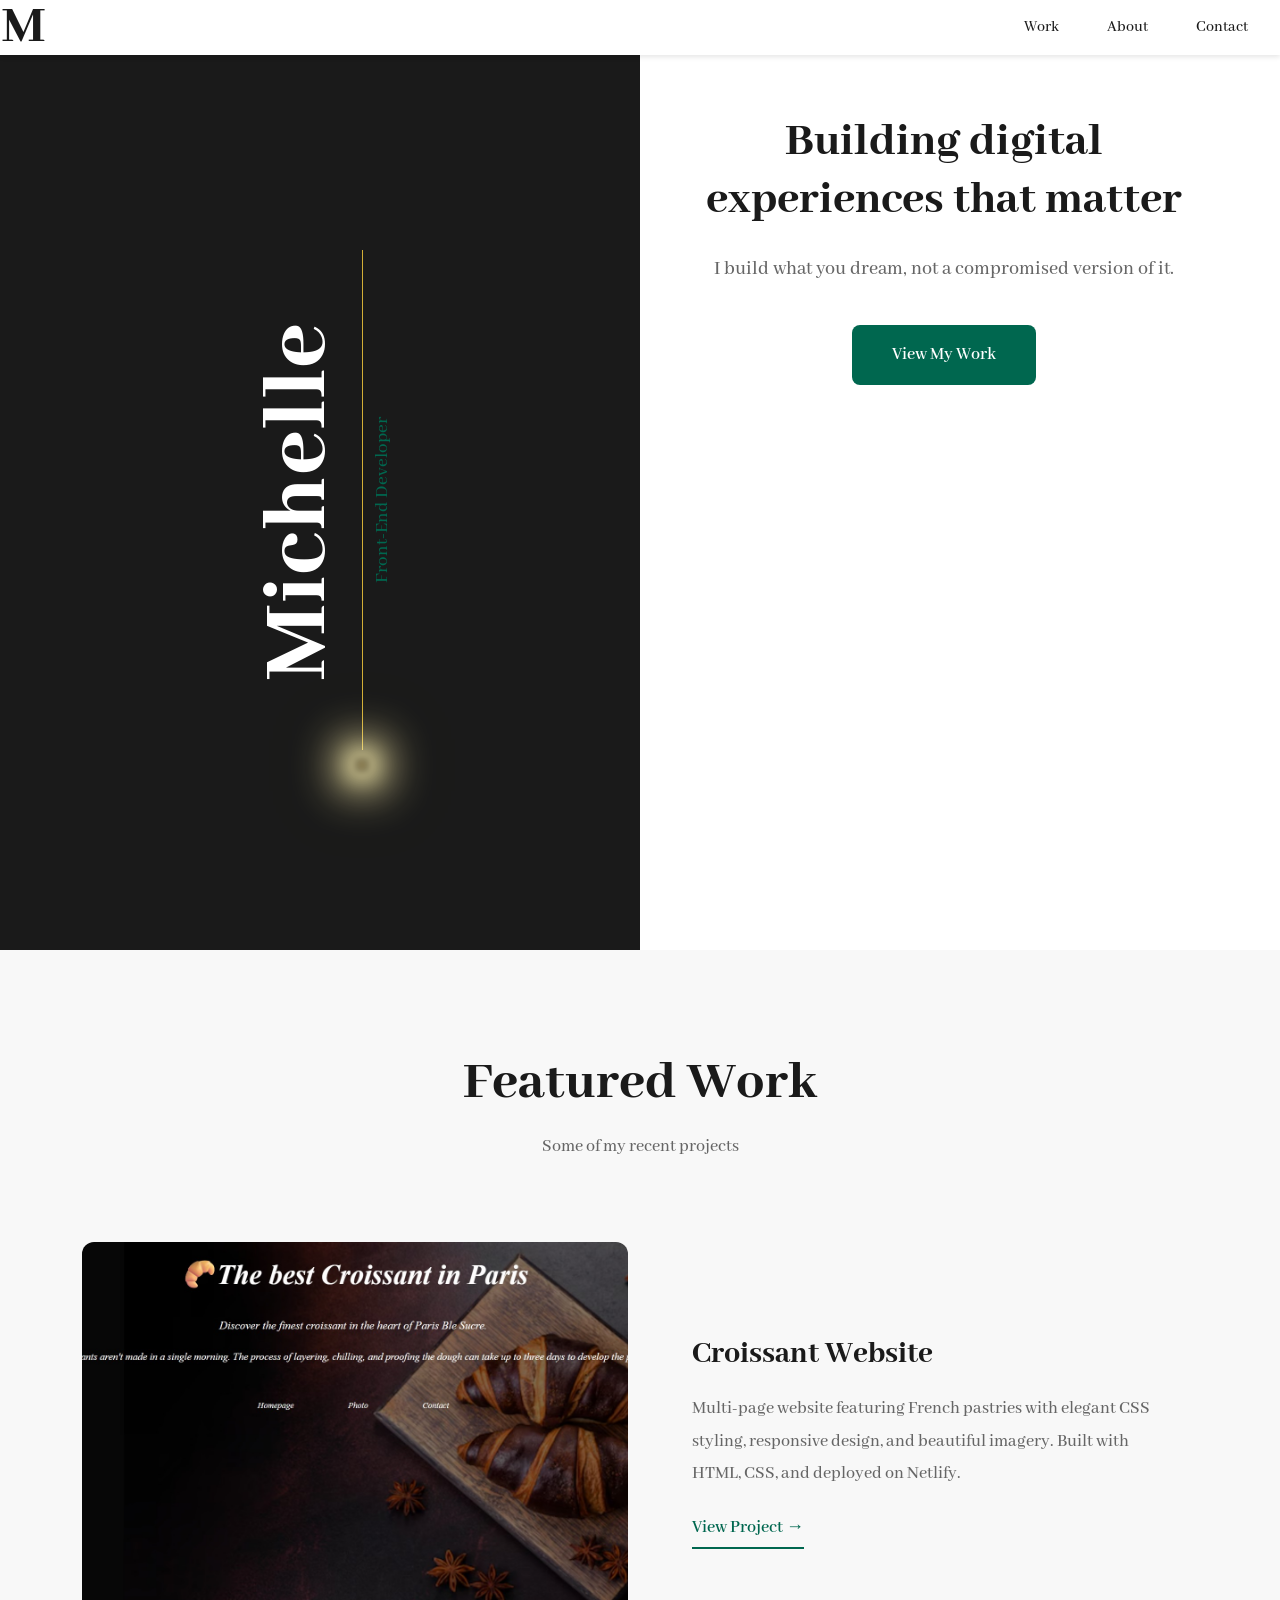
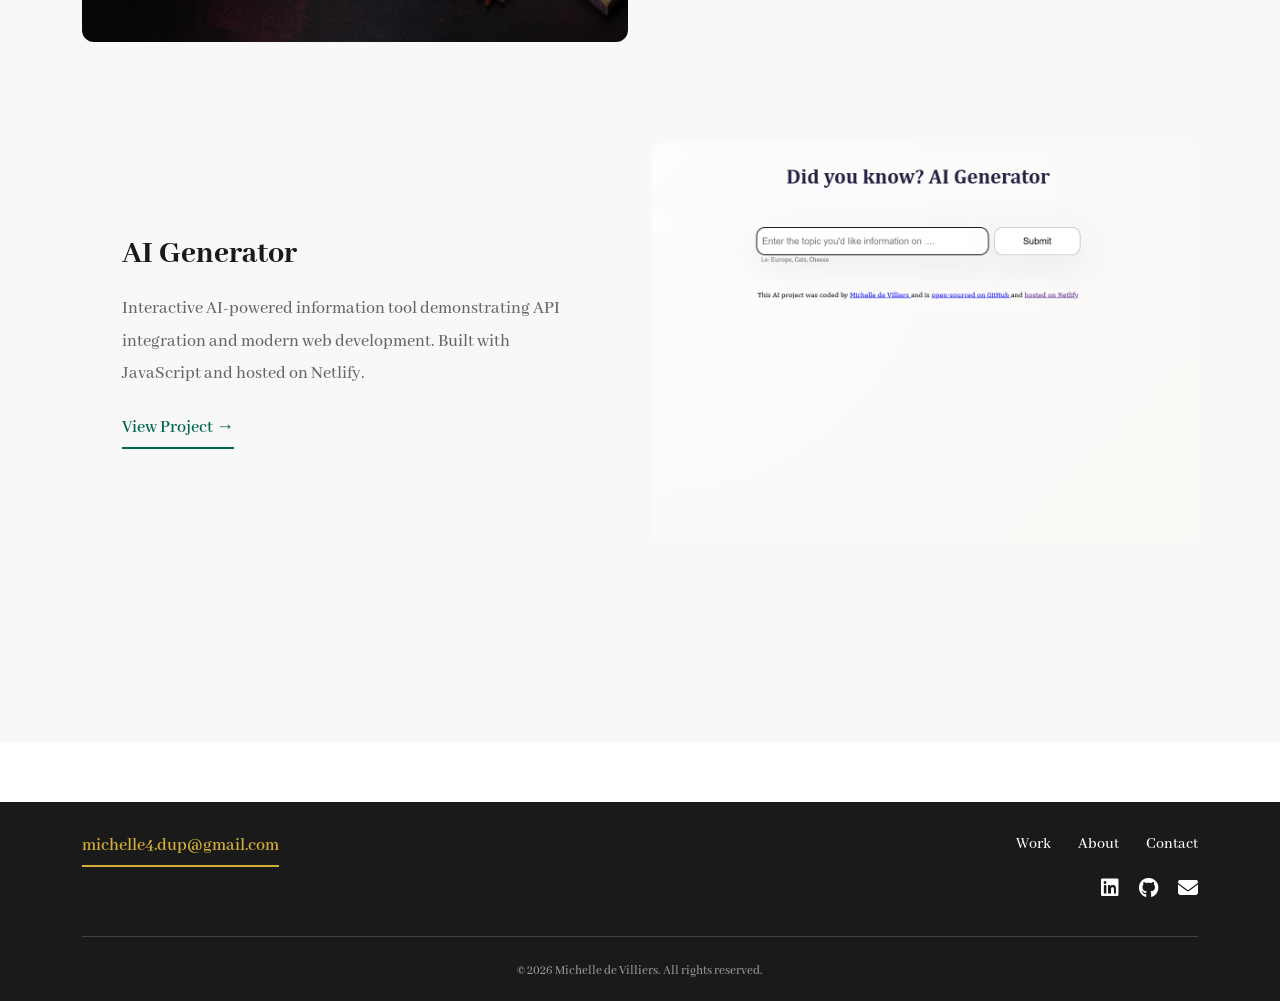
==== index.html @ c02e5549 "Add gold line shimmer animation and compact footer to complete homepage" ====
<!doctype html>
<html lang="en">
  <head>
    <meta charset="UTF-8" />
    <meta name="viewport" content="width=device-width, initial-scale=1.0" />
    <meta
      name="description"
      content="Michelle de Villiers - Front-end developer from South Africa based in the Netherlands. Portfolio showcasing web development projects."
    />
    <title>Michelle de Villiers | Front-End Developer</title>
    <link
      href="https://cdn.jsdelivr.net/npm/bootstrap@5.3.0/dist/css/bootstrap.min.css"
      rel="stylesheet"
    />
    <link
      rel="stylesheet"
      href="https://cdnjs.cloudflare.com/ajax/libs/font-awesome/6.4.0/css/all.min.css"
    />
    <link rel="preconnect" href="https://fonts.googleapis.com" />
    <link rel="preconnect" href="https://fonts.gstatic.com" crossorigin />
    <link
      href="https://fonts.googleapis.com/css2?family=Abhaya+Libre:wght@400;500;600;700;800&display=swap"
      rel="stylesheet"
    />
    <link rel="stylesheet" href="css/style.css" />
  </head>
  <body>
    <nav>
      <div class="nav-container">
        <a href="index.html" class="logo">M</a>
        <ul class="nav-menu">
          <li><a href="work.html">Work</a></li>
          <li><a href="about.html">About</a></li>
          <li><a href="contact.html">Contact</a></li>
        </ul>
      </div>
    </nav>
    <section class="hero">
      <div class="container-fluid">
        <div class="row">
          <div class="col-md-6 hero-left">
            <h1 class="vertical-text">Michelle</h1>
            <div class="gold-line"></div>
            <p class="subtitle">Front-End Developer</p>
          </div>

          <div class="col-md-6 hero-right">
            <h2>Building digital experiences that matter</h2>
            <p class="tagline">
              I build what you dream, not a compromised version of it.
            </p>
            <a href="work.html" class="btn-primary">View My Work</a>
          </div>
        </div>
      </div>
    </section>
    <section class="projects">
      <div class="container">
        <h2 class="section-title">Featured Work</h2>
        <p class="section-subtitle">Some of my recent projects</p>

        <div class="row align-items-center project-item">
          <div class="col-md-6">
            <div class="project-image">
              <img
                src="images/croissant-project.jpg"
                alt="Croissant Website Screenshot"
                style="width: 100%; height: 100%; object-fit: cover"
              />
            </div>
          </div>
          <div class="col-md-6">
            <div class="project-content">
              <h3>Croissant Website</h3>
              <p>
                Multi-page website featuring French pastries with elegant CSS
                styling, responsive design, and beautiful imagery. Built with
                HTML, CSS, and deployed on Netlify.
              </p>
              <a
                href="https://delightful-douhua-c61f9a.netlify.app/"
                class="project-link"
                target="_blank"
                >View Project →</a
              >
            </div>
          </div>
        </div>
        <div class="row align-items-center project-item">
          <div class="col-md-6 order-md-2">
            <div class="project-image">
              <img
                src="images/ai-generator-project.jpg"
                alt="AI Generator Screenshot"
                style="width: 100%; height: 100%; object-fit: cover"
              />
            </div>
          </div>
          <div class="col-md-6 order-md-1">
            <div class="project-content">
              <h3>AI Generator</h3>
              <p>
                Interactive AI-powered information tool demonstrating API
                integration and modern web development. Built with JavaScript
                and hosted on Netlify.
              </p>
              <a
                href="https://ai-did-you-know-generator.netlify.app/"
                class="project-link"
                target="_blank"
                >View Project →</a
              >
            </div>
          </div>
        </div>
      </div>
    </section>

    <footer class="footer">
      <div class="container">
        <div class="row">
          <div class="col-md-6 footer-left">
            <a href="mailto:michelle4.dup@gmail.com" class="footer-email"
              >michelle4.dup@gmail.com</a
            >
          </div>
          <div class="col-md-6 footer-right">
            <div class="footer-links">
              <a href="work.html">Work</a>
              <a href="about.html">About</a>
              <a href="contact.html">Contact</a>
            </div>
            <div class="social-links">
              <a href="#" target="_blank" aria-label="LinkedIn"
                ><i class="fab fa-linkedin"></i
              ></a>
              <a href="#" target="_blank" aria-label="GitHub"
                ><i class="fab fa-github"></i
              ></a>
              <a href="mailto:michelle4.dup@gmail.com" aria-label="Email"
                ><i class="fas fa-envelope"></i
              ></a>
            </div>
          </div>
        </div>
        <div class="footer-bottom">
          <p>&copy; 2026 Michelle de Villiers. All rights reserved.</p>
        </div>
      </div>
    </footer>
    <script src="https://cdn.jsdelivr.net/npm/bootstrap@5.3.0/dist/js/bootstrap.bundle.min.js"></script>
  </body>
</html>
---- css/style.css ----
:root {
  --black: #1a1a1a;
  --white: #ffffff;
  --emerald: #00674f;
  --gold: #d3af37;
  --burgundy: #723b3d;
  --beige: #d1c7bd;
}

* {
  margin: 0;
  padding: 0;
  box-sizing: border-box;
}

body {
  font-family:
    Abhaya Libre,
    Georgia,
    serif;
  font-weight: 500;
  color: var(--black);
  line-height: 1.6;
}

.vertical-text {
  font-family:
    Abhaya Libre,
    Georgia,
    serif;
  font-weight: 800;
}

nav {
  background-color: var(--white);
  padding: 16px 32px;
  box-shadow: 0 2px 5px rgba(0, 0, 0, 0.1);
  width: 100%;
  position: fixed;
  top: 0;
  z-index: 1000;
  height: 55px;
  display: flex;
  align-items: center;
}

.nav-container {
  display: flex;
  justify-content: space-between;
  align-items: center;
  max-width: 1440px;
  margin: 0 auto;
  width: 100%;
}

.logo {
  font-size: 55px;
  font-weight: 800;
  color: var(--black);
  text-decoration: none;
  line-height: 1;
  margin-left: -30px;
}

.nav-menu {
  display: flex;
  list-style: none;
  gap: 48px;
  position: relative;
  top: 8px;
}

.nav-menu a {
  color: var(--black);
  text-decoration: none;
  font-size: 16px;
  transition: color 0.3s;
}

.nav-menu a:hover {
  color: var(--emerald);
}

.hero {
  margin-top: 0;
  padding-top: 50px;
  min-height: 100vh;
}

.hero-left {
  background-color: var(--black);
  min-height: 100vh;
  display: flex;
  flex-direction: row;
  justify-content: center;
  align-items: center;
  padding: 64px 32px;
  position: relative;
  gap: 4px;
}

.vertical-text {
  writing-mode: vertical-lr;
  font-size: 96px;
  color: var(--white);
  font-weight: 800;
  letter-spacing: 1.6px;
  margin: 0;
  transform: rotate(180deg);
}

.gold-line {
  width: 1px;
  height: 500px;
  background: var(--gold);
  margin: 24px 0;
  position: relative;
  overflow: visible;
}

.gold-line::before {
  content: "";
  position: absolute;
  bottom: -20px;
  left: 50%;
  transform: translateX(-50%);
  width: 10px;
  height: 10px;
  background: radial-gradient(
    ellipse,
    rgba(255, 243, 176, 1) 0%,
    rgba(255, 223, 128, 0.9) 20%,
    rgba(212, 175, 55, 0) 70%
  );
  box-shadow:
    0 0 40px 20px rgba(255, 243, 176, 0.8),
    0 0 80px 5px rgba(255, 223, 128, 0.6),
    0 0 120px 2px rgba(212, 175, 55, 0.4),
    0 0 20px 10px rgba(255, 243, 176, 0.5);
  filter: blur(3px);
  animation: shimmer-travel 5s ease-in-out infinite;
}

@keyframes shimmer-travel {
  0% {
    bottom: -20px;
    opacity: 0;
    width: 8px;
    height: 8px;
    box-shadow: 0 0 10px 3px rgba(255, 243, 176, 0.5);
  }
  5% {
    opacity: 1;
    width: 8px;
    height: 8px;
  }
  20% {
    opacity: 1;
    width: 8px;
    height: 8px;
    box-shadow: 0 0 10px 3px rgba(255, 243, 176, 0.5);
  }
  23% {
    bottom: 480px;
    opacity: 1;
    width: 15px;
    height: 15px;
    box-shadow:
      0 0 100px 40px rgba(255, 243, 176, 0.9),
      0 0 150px 10px rgba(255, 223, 128, 0.7),
      0 0 200px 5px rgba(212, 175, 55, 0.5),
      0 0 30px 15px rgba(255, 243, 176, 0.6);
  }
  25% {
    bottom: 500px;
    opacity: 0;
  }
  100% {
    bottom: -20px;
    opacity: 0;
  }
}

.subtitle {
  writing-mode: vertical-lr;
  font-size: 19px;
  font-weight: 500;
  color: var(--emerald);
  margin: 0;
  transform: rotate(180deg);
}

.hero-right {
  background-color: white;
  display: flex;
  flex-direction: column;
  justify-content: flex-start;
  align-items: center;
  padding: 64px 96px 64px 128px;
  padding-left: 64px;
  min-height: 100vh;
}

.hero-right h2 {
  font-size: 48px;
  font-weight: 800;
  color: var(--black);
  margin-bottom: 24px;
  line-height: 1.2;
  text-align: center;
}

.tagline {
  font-size: 20px;
  color: #666;
  margin-bottom: 40px;
  max-width: 600px;
}
.btn-primary {
  background-color: var(--emerald);
  color: var(--white);
  padding: 16px 40px;
  text-decoration: none;
  border-radius: 8px;
  font-size: 17.6px;
  font-weight: 600;
  transition: background-color 0.3s;
}

.btn-primary:hover {
  background-color: var(--burgundy);
}

.projects {
  padding: 100px 0;
  background-color: #f8f8f8;
}

.section-title {
  font-size: 56px;
  font-weight: 800;
  text-align: center;
  color: var(--black);
  margin-bottom: 16px;
}

.section-subtitle {
  font-size: 18px;
  color: #666;
  text-align: center;
  margin-bottom: 80px;
}
.project-item {
  margin-bottom: 100px;
}

.project-image {
  width: 100%;
  height: 400px;
  background-color: #e0e0e0;
  border-radius: 12px;
  display: flex;
  align-items: center;
  justify-content: center;
  overflow: hidden;
}

.project-placeholder {
  font-size: 18px;
  color: #999;
  text-align: center;
}

.project-content {
  padding: 0 40px;
}

.project-content h3 {
  font-size: 32px;
  font-weight: 800;
  color: var(--black);
  margin-bottom: 20px;
}

.project-content p {
  font-size: 18px;
  color: #666;
  line-height: 1.8;
  margin-bottom: 24px;
}

.project-link {
  display: inline-block;
  color: var(--emerald);
  font-size: 18px;
  font-weight: 600;
  text-decoration: none;
  border-bottom: 2px solid var(--emerald);
  padding-bottom: 4px;
  transition: all 0.3s;
}

.project-link:hover {
  color: var(--burgundy);
  border-bottom-color: var(--burgundy);
}
.footer {
  background-color: var(--black);
  color: var(--white);
  padding: 30px 0 20px; 
  margin-top: 60px;
}

.footer-email {
  display: inline-block;
  color: var(--gold);
  font-size: 18px; 
  font-weight: 600;
  text-decoration: none;
  border-bottom: 2px solid var(--gold);
  padding-bottom: 4px;
  transition: all 0.3s;
}

.footer-email:hover {
  color: var(--emerald);
  border-bottom-color: var(--emerald);
}

.footer-right {
  text-align: right;
}

.footer-links {
  margin-bottom: 16px;
}

.footer-links a {
  color: var(--white);
  text-decoration: none;
  font-size: 16px;
  margin-left: 24px;
  transition: color 0.3s;
}

.footer-links a:hover {
  color: var(--emerald);
}

.social-links {
  display: flex;
  gap: 20px;
  justify-content: flex-end;
}

.social-links a {
  color: var(--white);
  font-size: 20px;
  transition: color 0.3s;
}

.social-links a:hover {
  color: var(--gold);
}

.footer-bottom {
  text-align: center;
  padding-top: 24px;
  margin-top: 30px;
  border-top: 1px solid #444;
}

.footer-bottom p {
  font-size: 13px;
  color: #999;
  margin: 0;
}
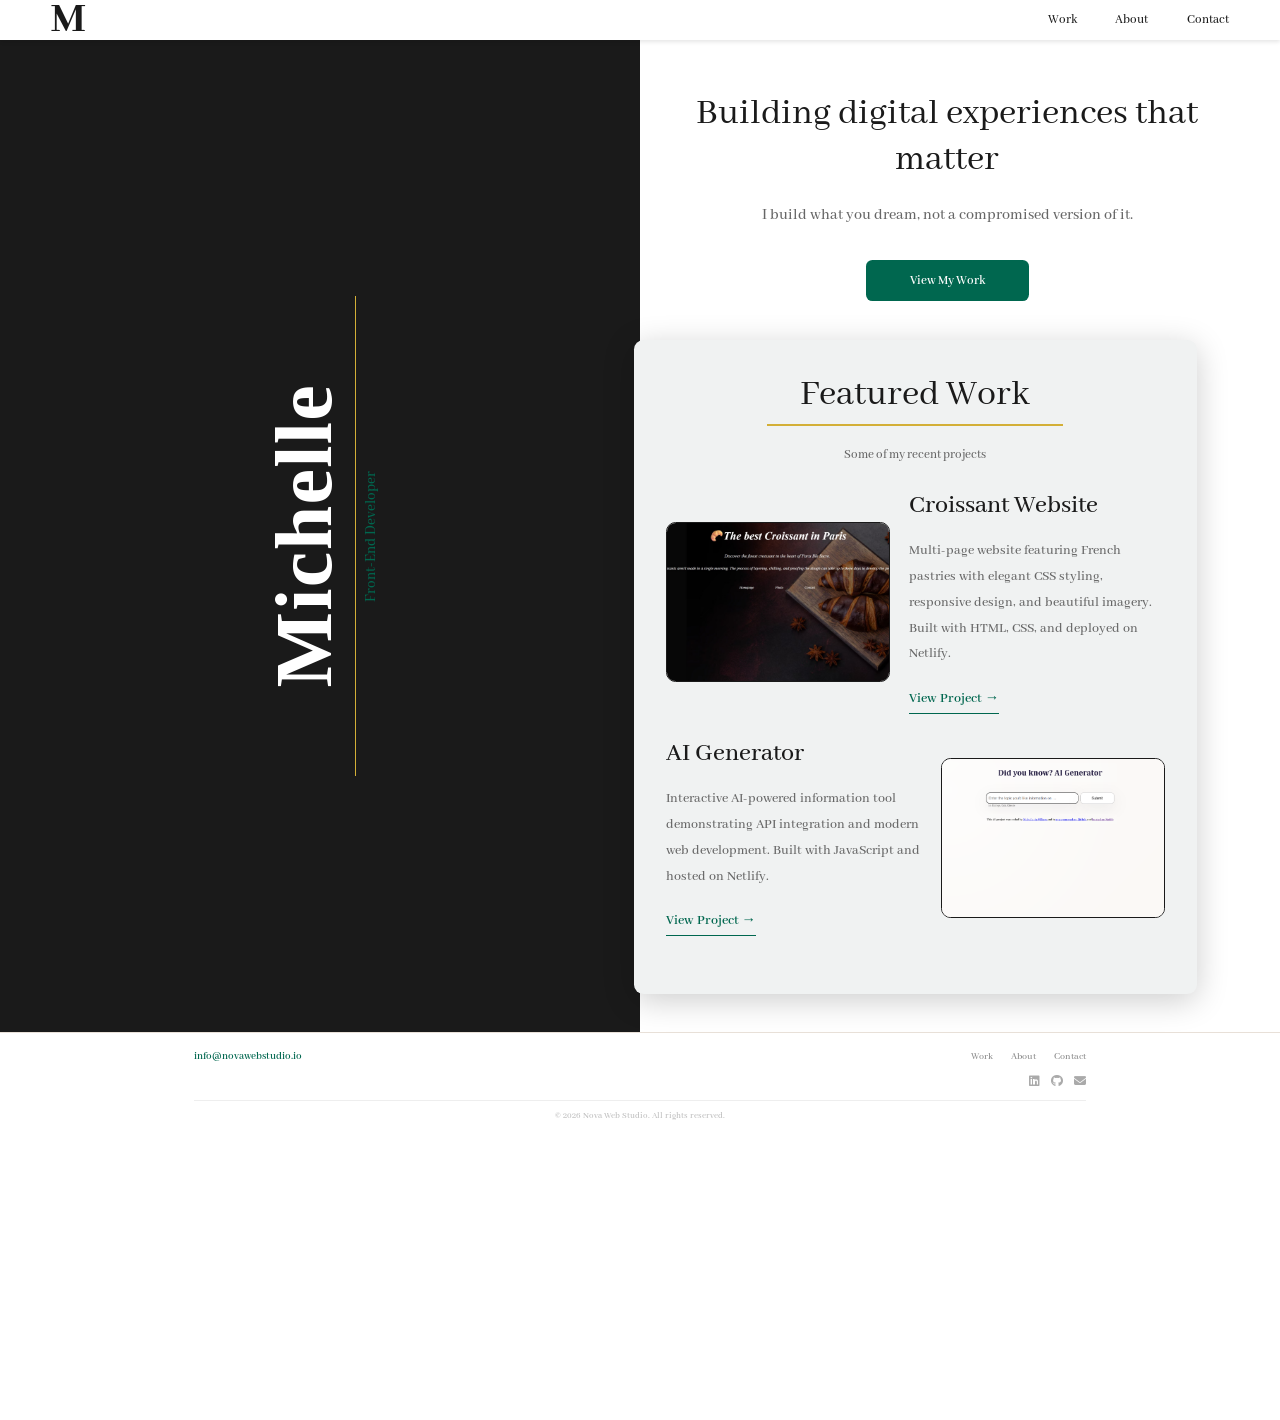
==== commit 03f54860: "Updated css and html" ====
--- a/index.html
+++ b/index.html
@@ -50,78 +50,70 @@
               I build what you dream, not a compromised version of it.
             </p>
             <a href="work.html" class="btn-primary">View My Work</a>
-          </div>
-        </div>
-      </div>
-    </section>
-    <section class="projects">
-      <div class="container">
-        <h2 class="section-title">Featured Work</h2>
-        <p class="section-subtitle">Some of my recent projects</p>
 
-        <div class="row align-items-center project-item">
-          <div class="col-md-6">
-            <div class="project-image">
-              <img
-                src="images/croissant-project.jpg"
-                alt="Croissant Website Screenshot"
-                style="width: 100%; height: 100%; object-fit: cover"
-              />
-            </div>
-          </div>
-          <div class="col-md-6">
-            <div class="project-content">
-              <h3>Croissant Website</h3>
-              <p>
-                Multi-page website featuring French pastries with elegant CSS
-                styling, responsive design, and beautiful imagery. Built with
-                HTML, CSS, and deployed on Netlify.
-              </p>
-              <a
-                href="https://delightful-douhua-c61f9a.netlify.app/"
-                class="project-link"
-                target="_blank"
-                >View Project →</a
-              >
-            </div>
-          </div>
-        </div>
-        <div class="row align-items-center project-item">
-          <div class="col-md-6 order-md-2">
-            <div class="project-image">
-              <img
-                src="images/ai-generator-project.jpg"
-                alt="AI Generator Screenshot"
-                style="width: 100%; height: 100%; object-fit: cover"
-              />
-            </div>
-          </div>
-          <div class="col-md-6 order-md-1">
-            <div class="project-content">
-              <h3>AI Generator</h3>
-              <p>
-                Interactive AI-powered information tool demonstrating API
-                integration and modern web development. Built with JavaScript
-                and hosted on Netlify.
-              </p>
-              <a
-                href="https://ai-did-you-know-generator.netlify.app/"
-                class="project-link"
-                target="_blank"
-                >View Project →</a
-              >
+            <div class="featured-work-card">
+              <h2 class="section-title">Featured Work</h2>
+              <p class="section-subtitle">Some of my recent projects</p>
+
+              <div class="project-item">
+                <div class="project-image">
+                  <img
+                    src="images/croissant-project.jpg"
+                    alt="Croissant Website Screenshot"
+                    style="width: 100%; height: 100%; object-fit: cover"
+                  />
+                </div>
+
+                <div class="project-content">
+                  <h3>Croissant Website</h3>
+                  <p>
+                    Multi-page website featuring French pastries with elegant
+                    CSS styling, responsive design, and beautiful imagery. Built
+                    with HTML, CSS, and deployed on Netlify.
+                  </p>
+                  <a
+                    href="https://delightful-douhua-c61f9a.netlify.app/"
+                    class="project-link"
+                    target="_blank"
+                    >View Project &rarr;</a
+                  >
+                </div>
+              </div>
+              <div class="project-item project-item-reverse">
+                <div class="project-image">
+                  <img
+                    src="images/ai-generator-project.jpg"
+                    alt="AI Generator Screenshot"
+                    style="width: 100%; height: 100%; object-fit: cover"
+                  />
+                </div>
+
+                <div class="project-content">
+                  <h3>AI Generator</h3>
+                  <p>
+                    Interactive AI-powered information tool demonstrating API
+                    integration and modern web development. Built with
+                    JavaScript and hosted on Netlify.
+                  </p>
+                  <a
+                    href="https://ai-did-you-know-generator.netlify.app/"
+                    class="project-link"
+                    target="_blank"
+                    >View Project &rarr;</a
+                  >
+                </div>
+              </div>
             </div>
           </div>
         </div>
       </div>
     </section>
-
     <footer class="footer">
       <div class="container">
         <div class="row">
           <div class="col-md-6 footer-left">
-            <a href="mailto:michelle4.dup@gmail.com" class="footer-email"
-              >michelle4.dup@gmail.com</a
+            <a href="mailto:info@novawebstudio.io" class="footer-email"
+              >info@novawebstudio.io</a
             >
           </div>
           <div class="col-md-6 footer-right">
@@ -137,17 +129,16 @@
               <a href="#" target="_blank" aria-label="GitHub"
                 ><i class="fab fa-github"></i
               ></a>
-              <a href="mailto:michelle4.dup@gmail.com" aria-label="Email"
+              <a href="mailto:info@novawebstudio.io" aria-label="Email"
                 ><i class="fas fa-envelope"></i
               ></a>
             </div>
           </div>
         </div>
         <div class="footer-bottom">
-          <p>&copy; 2026 Michelle de Villiers. All rights reserved.</p>
+          <p>&copy; 2026 Nova Web Studio. All rights reserved.</p>
         </div>
       </div>
     </footer>
-    <script src="https://cdn.jsdelivr.net/npm/bootstrap@5.3.0/dist/js/bootstrap.bundle.min.js"></script>
   </body>
 </html>
--- a/css/style.css
+++ b/css/style.css
@@ -5,6 +5,7 @@
   --gold: #d3af37;
   --burgundy: #723b3d;
   --beige: #d1c7bd;
+  zoom: 0.8;
 }
 
 * {
@@ -25,10 +26,10 @@
 
 .vertical-text {
   font-family:
-    Abhaya Libre,
+    Abhaya Libre ExtraBold,
     Georgia,
     serif;
-  font-weight: 800;
+  font-weight: 400;
 }
 
 nav {
@@ -39,7 +40,7 @@
   position: fixed;
   top: 0;
   z-index: 1000;
-  height: 55px;
+  height: 50px;
   display: flex;
   align-items: center;
 }
@@ -48,8 +49,7 @@
   display: flex;
   justify-content: space-between;
   align-items: center;
-  max-width: 1440px;
-  margin: 0 auto;
+  padding: 0 32px;
   width: 100%;
 }
 
@@ -59,7 +59,7 @@
   color: var(--black);
   text-decoration: none;
   line-height: 1;
-  margin-left: -30px;
+  margin-left: 0px;
 }
 
 .nav-menu {
@@ -68,6 +68,7 @@
   gap: 48px;
   position: relative;
   top: 8px;
+  margin-right: 0;
 }
 
 .nav-menu a {
@@ -81,15 +82,26 @@
   color: var(--emerald);
 }
 
+.hero-left,
+.hero-right {
+  min-height: 125vh;
+  margin-bottom: 0;
+  padding-bottom: 0;
+}
+
+.hero {
+  margin-bottom: 0;
+  padding-bottom: 0;
+}
+
 .hero {
   margin-top: 0;
   padding-top: 50px;
-  min-height: 100vh;
+  margin-bottom: 0;
 }
 
 .hero-left {
   background-color: var(--black);
-  min-height: 100vh;
   display: flex;
   flex-direction: row;
   justify-content: center;
@@ -101,9 +113,9 @@
 
 .vertical-text {
   writing-mode: vertical-lr;
-  font-size: 96px;
+  font-size: 100px;
   color: var(--white);
-  font-weight: 800;
+  font-weight: 650;
   letter-spacing: 1.6px;
   margin: 0;
   transform: rotate(180deg);
@@ -111,76 +123,13 @@
 
 .gold-line {
   width: 1px;
-  height: 500px;
+  height: 600px;
   background: var(--gold);
   margin: 24px 0;
   position: relative;
   overflow: visible;
 }
 
-.gold-line::before {
-  content: "";
-  position: absolute;
-  bottom: -20px;
-  left: 50%;
-  transform: translateX(-50%);
-  width: 10px;
-  height: 10px;
-  background: radial-gradient(
-    ellipse,
-    rgba(255, 243, 176, 1) 0%,
-    rgba(255, 223, 128, 0.9) 20%,
-    rgba(212, 175, 55, 0) 70%
-  );
-  box-shadow:
-    0 0 40px 20px rgba(255, 243, 176, 0.8),
-    0 0 80px 5px rgba(255, 223, 128, 0.6),
-    0 0 120px 2px rgba(212, 175, 55, 0.4),
-    0 0 20px 10px rgba(255, 243, 176, 0.5);
-  filter: blur(3px);
-  animation: shimmer-travel 5s ease-in-out infinite;
-}
-
-@keyframes shimmer-travel {
-  0% {
-    bottom: -20px;
-    opacity: 0;
-    width: 8px;
-    height: 8px;
-    box-shadow: 0 0 10px 3px rgba(255, 243, 176, 0.5);
-  }
-  5% {
-    opacity: 1;
-    width: 8px;
-    height: 8px;
-  }
-  20% {
-    opacity: 1;
-    width: 8px;
-    height: 8px;
-    box-shadow: 0 0 10px 3px rgba(255, 243, 176, 0.5);
-  }
-  23% {
-    bottom: 480px;
-    opacity: 1;
-    width: 15px;
-    height: 15px;
-    box-shadow:
-      0 0 100px 40px rgba(255, 243, 176, 0.9),
-      0 0 150px 10px rgba(255, 223, 128, 0.7),
-      0 0 200px 5px rgba(212, 175, 55, 0.5),
-      0 0 30px 15px rgba(255, 243, 176, 0.6);
-  }
-  25% {
-    bottom: 500px;
-    opacity: 0;
-  }
-  100% {
-    bottom: -20px;
-    opacity: 0;
-  }
-}
-
 .subtitle {
   writing-mode: vertical-lr;
   font-size: 19px;
@@ -196,14 +145,12 @@
   flex-direction: column;
   justify-content: flex-start;
   align-items: center;
-  padding: 64px 96px 64px 128px;
-  padding-left: 64px;
-  min-height: 100vh;
+  padding: 64px 96px 0 64px;
 }
 
 .hero-right h2 {
   font-size: 48px;
-  font-weight: 800;
+  font-weight: 400;
   color: var(--black);
   margin-bottom: 24px;
   line-height: 1.2;
@@ -216,13 +163,14 @@
   margin-bottom: 40px;
   max-width: 600px;
 }
+
 .btn-primary {
   background-color: var(--emerald);
   color: var(--white);
-  padding: 16px 40px;
+  padding: 13px 55px;
   text-decoration: none;
   border-radius: 8px;
-  font-size: 17.6px;
+  font-size: 16px;
   font-weight: 600;
   transition: background-color 0.3s;
 }
@@ -231,38 +179,77 @@
   background-color: var(--burgundy);
 }
 
-.projects {
-  padding: 100px 0;
-  background-color: #f8f8f8;
+.featured-work-card {
+  background: #f0f2f2;
+  border-radius: 12px;
+  box-shadow: 0 8px 40px rgba(0, 0, 0, 0.2);
+  padding: 40px;
+  margin-top: 48px;
+  margin-left: -80px;
+  margin-bottom: 48px;
+  position: relative;
+  z-index: 10;
+  width: 110%;
+}
+.featured-work-card .project-item {
+  display: flex;
+  flex-direction: row;
+  align-items: center;
+  gap: 24px;
+  margin-bottom: 32px;
+}
+
+.featured-work-card .project-item-reverse {
+  flex-direction: row-reverse;
+}
+
+.featured-work-card .project-image {
+  flex-shrink: 0;
+  width: 280px;
+  height: 200px;
+}
+
+.featured-work-card .project-content {
+  padding: 0;
+  flex: 1;
+}
+
+.featured-work-card .section-title::after {
+  content: "";
+  display: block;
+  width: 370px;
+  height: 2px;
+  background: var(--gold);
+  margin: 8px auto 0;
 }
 
 .section-title {
-  font-size: 56px;
+  font-size: 32px;
   font-weight: 800;
   text-align: center;
-  color: var(--black);
-  margin-bottom: 16px;
+  margin-bottom: 8px;
 }
 
 .section-subtitle {
-  font-size: 18px;
+  font-size: 16px;
   color: #666;
   text-align: center;
-  margin-bottom: 80px;
+  margin-bottom: 32px;
 }
 .project-item {
   margin-bottom: 100px;
 }
 
 .project-image {
-  width: 100%;
-  height: 400px;
+  width: 300px;
+  height: 300px;
   background-color: #e0e0e0;
   border-radius: 12px;
   display: flex;
   align-items: center;
   justify-content: center;
   overflow: hidden;
+  border: 1.5px solid var(--black);
 }
 
 .project-placeholder {
@@ -277,7 +264,7 @@
 
 .project-content h3 {
   font-size: 32px;
-  font-weight: 800;
+  font-weight: 500px;
   color: var(--black);
   margin-bottom: 20px;
 }
@@ -304,27 +291,30 @@
   color: var(--burgundy);
   border-bottom-color: var(--burgundy);
 }
+
 .footer {
-  background-color: var(--black);
-  color: var(--white);
-  padding: 30px 0 20px; 
-  margin-top: 60px;
+  background: var(--white);
+  border-top: 1px solid #e8e0d8;
+  padding: 16px 0;
+  margin-top: 0;
+}
+
+.footer .container {
+  position: relative;
+  z-index: 1;
 }
 
 .footer-email {
   display: inline-block;
-  color: var(--gold);
-  font-size: 18px; 
+  color: var(--emerald);
+  font-size: 14px;
   font-weight: 600;
   text-decoration: none;
-  border-bottom: 2px solid var(--gold);
-  padding-bottom: 4px;
-  transition: all 0.3s;
+  transition: color 0.3s;
 }
 
 .footer-email:hover {
-  color: var(--emerald);
-  border-bottom-color: var(--emerald);
+  color: var(--burgundy);
 }
 
 .footer-right {
@@ -332,46 +322,185 @@
 }
 
 .footer-links {
-  margin-bottom: 16px;
+  margin-bottom: 8px;
 }
 
 .footer-links a {
-  color: var(--white);
+  color: #888;
   text-decoration: none;
-  font-size: 16px;
-  margin-left: 24px;
+  font-size: 13px;
+  margin-left: 20px;
   transition: color 0.3s;
 }
 
+.footer-right .footer-links a {
+  color: #888;
+}
+
+.footer-right .social-links a {
+  color: #aaa;
+}
+
 .footer-links a:hover {
   color: var(--emerald);
 }
 
 .social-links {
   display: flex;
-  gap: 20px;
+  gap: 14px;
   justify-content: flex-end;
 }
 
 .social-links a {
-  color: var(--white);
-  font-size: 20px;
+  color: #aaa;
+  font-size: 15px;
   transition: color 0.3s;
 }
 
 .social-links a:hover {
-  color: var(--gold);
+  color: var(--emerald);
 }
 
 .footer-bottom {
   text-align: center;
-  padding-top: 24px;
-  margin-top: 30px;
-  border-top: 1px solid #444;
+  padding-top: 10px;
+  margin-top: 10px;
+  border-top: 1px solid #eee;
 }
 
 .footer-bottom p {
-  font-size: 13px;
-  color: #999;
+  font-size: 11px;
+  color: #bbb;
   margin: 0;
 }
+
+.about-hero {
+  padding: 120px 0 100px;
+  min-height: 100vh;
+}
+
+.page-title {
+  font-size: 56px;
+  font-weight: 800;
+  text-align: center;
+  color: var(--black);
+  margin-bottom: 80px;
+}
+
+.profile-photo {
+  width: 100%;
+  max-width: 100%;
+  margin: 0 auto;
+  position: relative;
+  padding: 0;
+  background: #faf9f7;
+  border-radius: 12px;
+  box-shadow: 0 8px 40px rgba(0, 0, 0, 0.12);
+  overflow: hidden;
+  border: 1px solid #e8e0d8;
+}
+
+.profile-photo img {
+  width: 100%;
+  height: 620px;
+  object-fit: cover;
+  border-radius: 12px;
+  border: none;
+  display: block;
+}
+
+.about-hero .row {
+  align-items: flex-start;
+}
+
+.about-content {
+  padding-left: 0;
+  width: calc(100% + 80px);
+}
+
+.title-accent-line {
+  width: 400px;
+  height: 1px;
+  background-color: var(--gold);
+  margin: -75px auto 80px;
+}
+
+.about-headline {
+  font-size: 32px;
+  font-weight: 800;
+  color: var(--black);
+  margin-bottom: 24px;
+  line-height: 1.3;
+  text-align: left;
+}
+
+.about-content p {
+  font-size: 18px;
+  color: #666;
+  line-height: 1.8;
+  margin-bottom: 20px;
+  padding-left: 0;
+}
+
+.cta-text {
+  font-size: 20px;
+  font-weight: 600;
+  color: var(--emerald);
+  margin-top: 32px;
+}
+
+@media (max-width: 768px) {
+  .nav-menu {
+    gap: 16px;
+  }
+
+  .logo {
+    font-size: 36px;
+  }
+}
+.skills-block {
+  background: #faf9f7;
+  border-radius: 12px;
+  padding: 32px;
+  margin-top: 32px;
+  border: 1px solid #e8e0d8;
+}
+
+.skills-title {
+  font-size: 20px;
+  font-weight: 800;
+  color: var(--black);
+  margin-bottom: 16px;
+}
+
+.skills-grid {
+  display: flex;
+  flex-wrap: wrap;
+  gap: 12px;
+}
+
+.skill-tag {
+  background: var(--white);
+  border: 1.5px solid var(--black);
+  border-radius: 6px;
+  padding: 6px 16px;
+  font-size: 14px;
+  font-weight: 600;
+}
+
+.about-card {
+  background: #faf9f7;
+  border-radius: 12px;
+  padding: 32px;
+  margin-bottom: 24px;
+  border: 1px solid #e8e0d8;
+  box-shadow: 0 8px 40px rgba(0, 0, 0, 0.12);
+}
+
+.skills-block {
+  background: #faf9f7;
+  border-radius: 12px;
+  padding: 32px;
+  border: 1px solid #e8e0d8;
+  box-shadow: 0 8px 40px rgba(0, 0, 0, 0.12);
+}
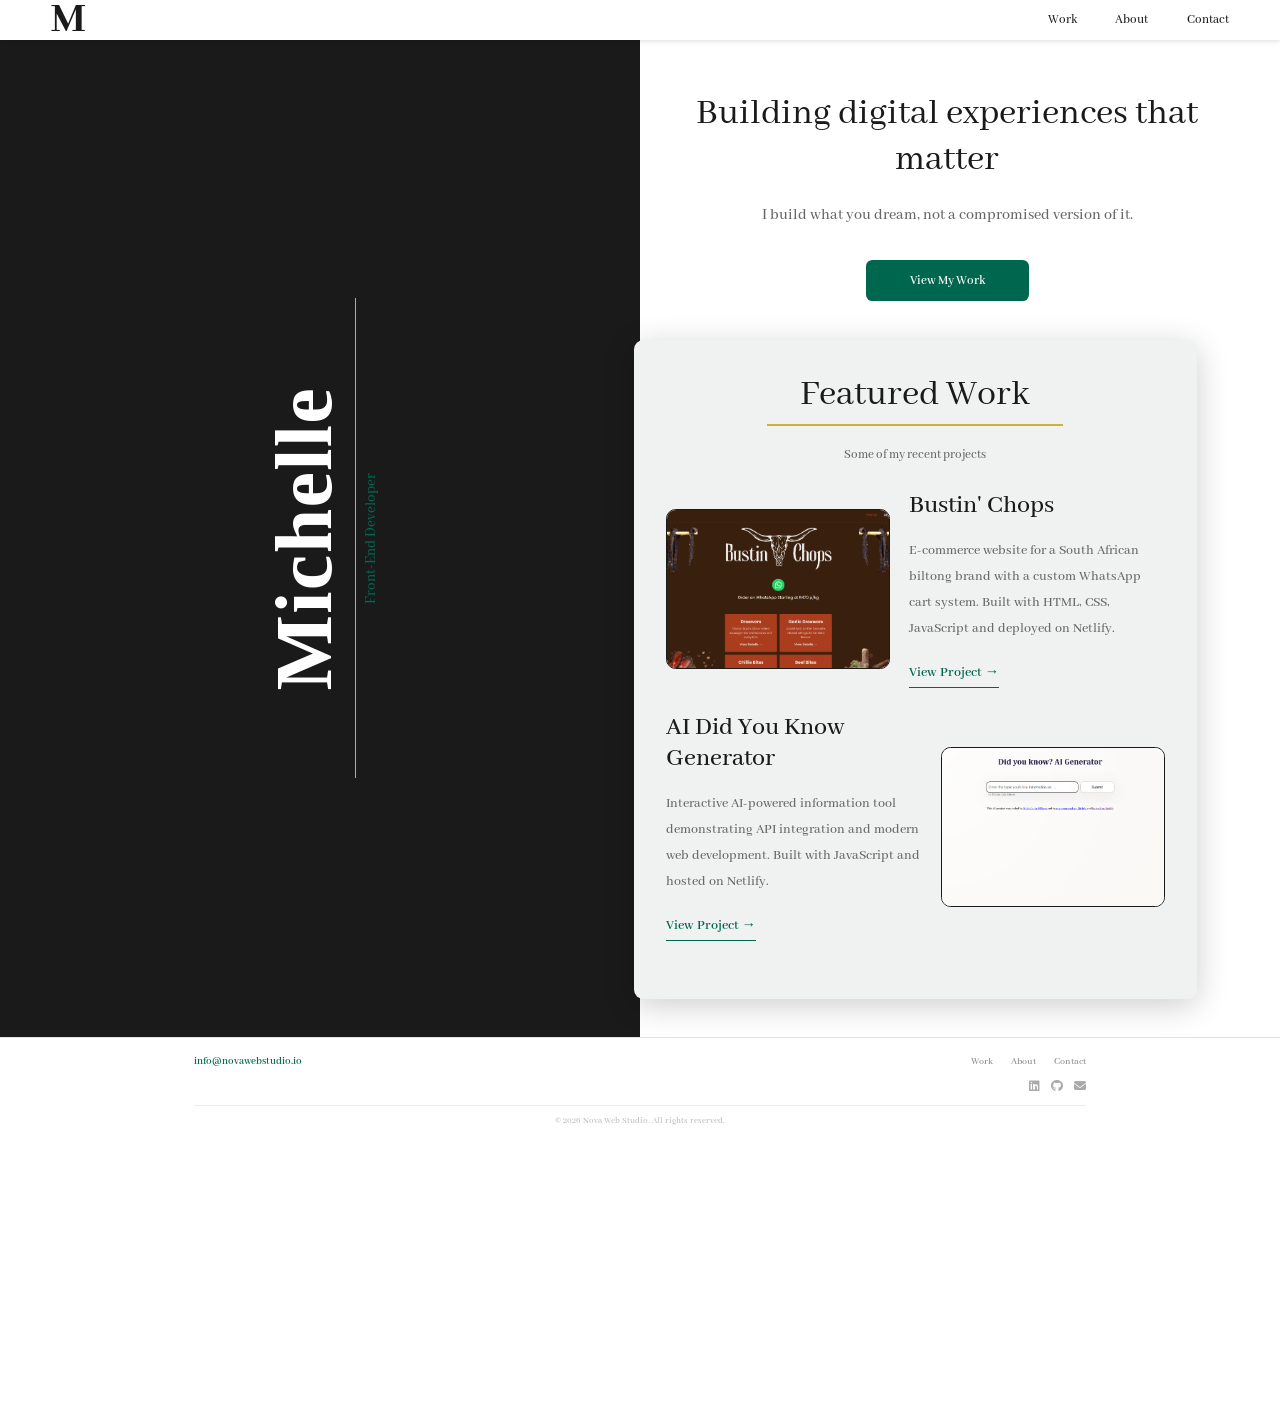
==== commit a6f0e1fb: "Updated html" ====
--- a/index.html
+++ b/index.html
@@ -43,36 +43,32 @@
             <div class="gold-line"></div>
             <p class="subtitle">Front-End Developer</p>
           </div>
-
           <div class="col-md-6 hero-right">
             <h2>Building digital experiences that matter</h2>
             <p class="tagline">
               I build what you dream, not a compromised version of it.
             </p>
             <a href="work.html" class="btn-primary">View My Work</a>
-
             <div class="featured-work-card">
               <h2 class="section-title">Featured Work</h2>
               <p class="section-subtitle">Some of my recent projects</p>
-
               <div class="project-item">
                 <div class="project-image">
                   <img
-                    src="images/croissant-project.jpg"
-                    alt="Croissant Website Screenshot"
+                    src="images/bustin-chops.jpg"
+                    alt="Bustin' Chops Website"
                     style="width: 100%; height: 100%; object-fit: cover"
                   />
                 </div>
-
                 <div class="project-content">
-                  <h3>Croissant Website</h3>
+                  <h3>Bustin' Chops</h3>
                   <p>
-                    Multi-page website featuring French pastries with elegant
-                    CSS styling, responsive design, and beautiful imagery. Built
-                    with HTML, CSS, and deployed on Netlify.
+                    E-commerce website for a South African biltong brand with a
+                    custom WhatsApp cart system. Built with HTML, CSS,
+                    JavaScript and deployed on Netlify.
                   </p>
                   <a
-                    href="https://delightful-douhua-c61f9a.netlify.app/"
+                    href="https://bustinchops.netlify.app"
                     class="project-link"
                     target="_blank"
                     >View Project &rarr;</a
@@ -87,9 +83,8 @@
                     style="width: 100%; height: 100%; object-fit: cover"
                   />
                 </div>
-
                 <div class="project-content">
-                  <h3>AI Generator</h3>
+                  <h3>AI Did You Know Generator</h3>
                   <p>
                     Interactive AI-powered information tool demonstrating API
                     integration and modern web development. Built with
@@ -123,10 +118,16 @@
               <a href="contact.html">Contact</a>
             </div>
             <div class="social-links">
-              <a href="#" target="_blank" aria-label="LinkedIn"
+              <a
+                href="https://www.linkedin.com/in/michelle-de-villiers-696560128"
+                target="_blank"
+                aria-label="LinkedIn"
                 ><i class="fab fa-linkedin"></i
               ></a>
-              <a href="#" target="_blank" aria-label="GitHub"
+              <a
+                href="https://github.com/Michellex255"
+                target="_blank"
+                aria-label="GitHub"
                 ><i class="fab fa-github"></i
               ></a>
               <a href="mailto:info@novawebstudio.io" aria-label="Email"
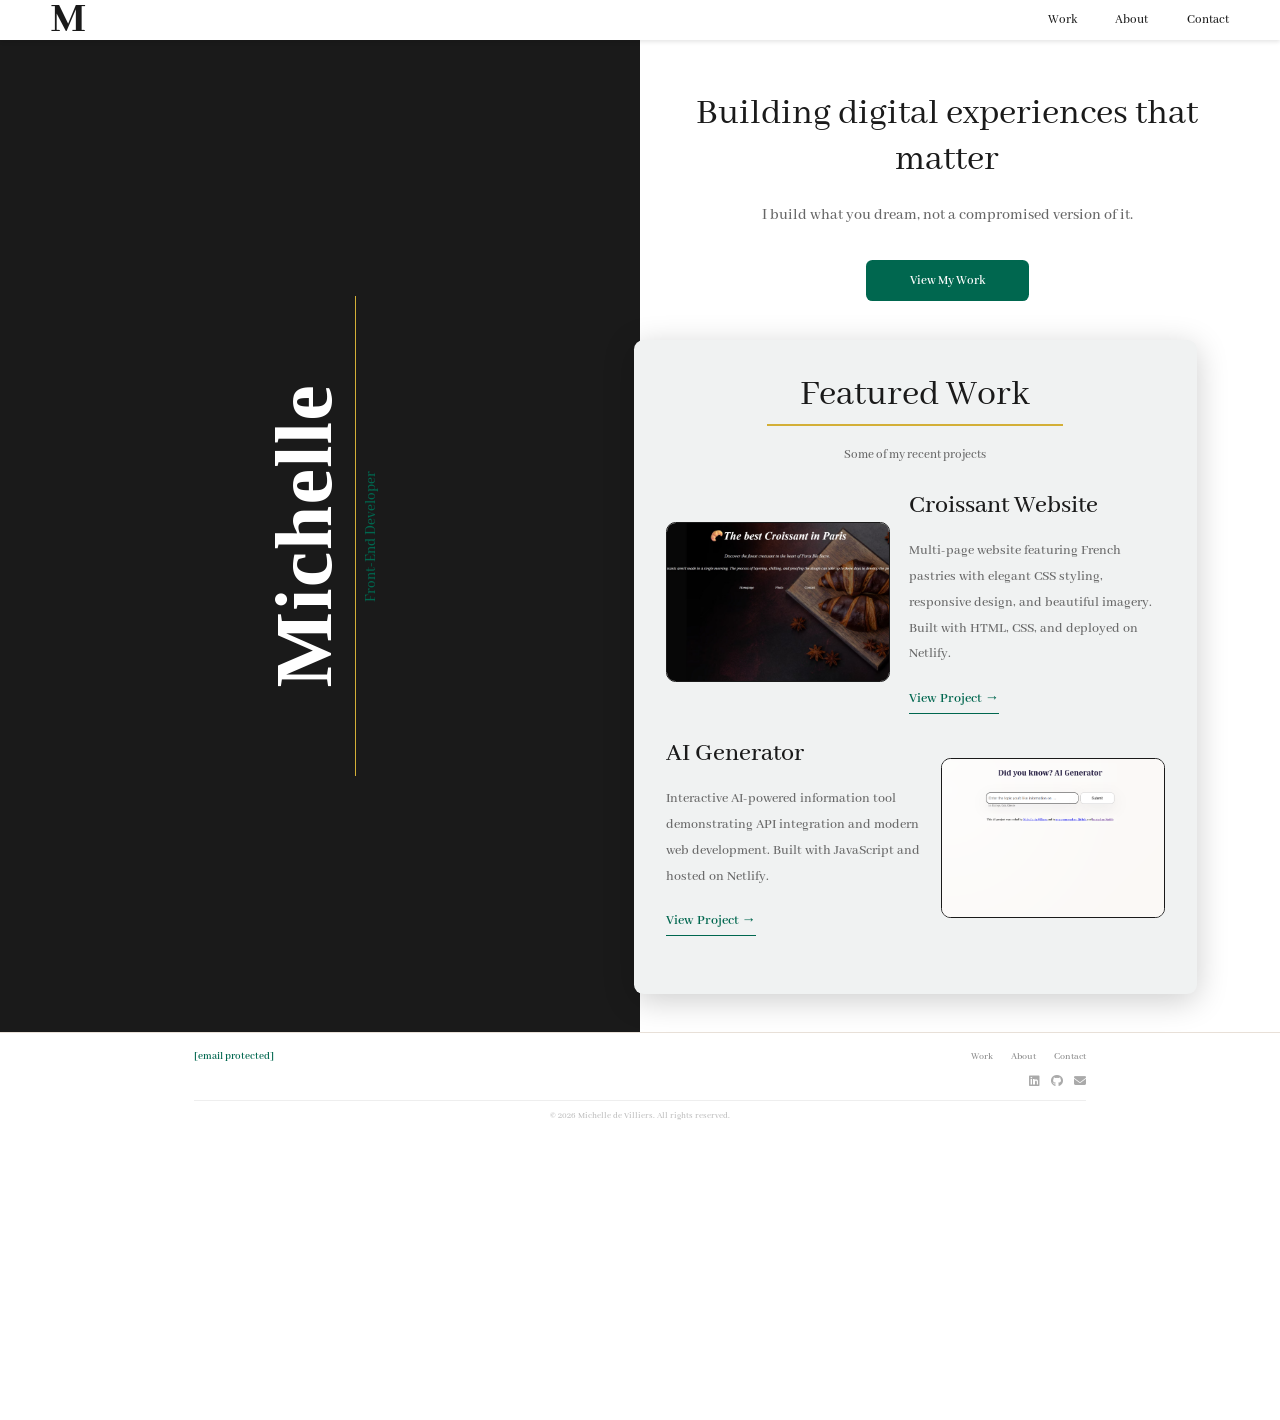
==== commit 0981f457: "Updated html" ====
--- a/index.html
+++ b/index.html
@@ -43,32 +43,36 @@
             <div class="gold-line"></div>
             <p class="subtitle">Front-End Developer</p>
           </div>
+
           <div class="col-md-6 hero-right">
             <h2>Building digital experiences that matter</h2>
             <p class="tagline">
               I build what you dream, not a compromised version of it.
             </p>
             <a href="work.html" class="btn-primary">View My Work</a>
+
             <div class="featured-work-card">
               <h2 class="section-title">Featured Work</h2>
               <p class="section-subtitle">Some of my recent projects</p>
+
               <div class="project-item">
                 <div class="project-image">
                   <img
-                    src="images/bustin-chops.jpg"
-                    alt="Bustin' Chops Website"
+                    src="images/croissant-project.jpg"
+                    alt="Croissant Website Screenshot"
                     style="width: 100%; height: 100%; object-fit: cover"
                   />
                 </div>
+
                 <div class="project-content">
-                  <h3>Bustin' Chops</h3>
+                  <h3>Croissant Website</h3>
                   <p>
-                    E-commerce website for a South African biltong brand with a
-                    custom WhatsApp cart system. Built with HTML, CSS,
-                    JavaScript and deployed on Netlify.
+                    Multi-page website featuring French pastries with elegant
+                    CSS styling, responsive design, and beautiful imagery. Built
+                    with HTML, CSS, and deployed on Netlify.
                   </p>
                   <a
-                    href="https://bustinchops.netlify.app"
+                    href="https://delightful-douhua-c61f9a.netlify.app/"
                     class="project-link"
                     target="_blank"
                     >View Project &rarr;</a
@@ -83,8 +87,9 @@
                     style="width: 100%; height: 100%; object-fit: cover"
                   />
                 </div>
+
                 <div class="project-content">
-                  <h3>AI Did You Know Generator</h3>
+                  <h3>AI Generator</h3>
                   <p>
                     Interactive AI-powered information tool demonstrating API
                     integration and modern web development. Built with
@@ -107,8 +112,7 @@
       <div class="container">
         <div class="row">
           <div class="col-md-6 footer-left">
-            <a href="mailto:info@novawebstudio.io" class="footer-email"
-              >info@novawebstudio.io</a
+            <a href="/cdn-cgi/l/email-protection#b1dcd8d2d9d4ddddd4859fd5c4c1f1d6dcd0d8dd9fd2dedc" class="footer-email"><span class="__cf_email__" data-cfemail="6d00040e0508010108594309181d2d0a000c0401430e0200">[email&#160;protected]</span></a
             >
           </div>
           <div class="col-md-6 footer-right">
@@ -118,28 +122,17 @@
               <a href="contact.html">Contact</a>
             </div>
             <div class="social-links">
-              <a
-                href="https://www.linkedin.com/in/michelle-de-villiers-696560128"
-                target="_blank"
-                aria-label="LinkedIn"
+              <a href="#" target="_blank" aria-label="LinkedIn"
                 ><i class="fab fa-linkedin"></i
               ></a>
-              <a
-                href="https://github.com/Michellex255"
-                target="_blank"
-                aria-label="GitHub"
+              <a href="#" target="_blank" aria-label="GitHub"
                 ><i class="fab fa-github"></i
               ></a>
-              <a href="mailto:info@novawebstudio.io" aria-label="Email"
-                ><i class="fas fa-envelope"></i
+              <a href="/cdn-cgi/l/email-protection#c3aeaaa0aba6afafa6f7eda7b6b383a4aea2aaafeda0acae" aria-label="Email"><i class="fas fa-envelope"></i
               ></a>
             </div>
           </div>
         </div>
         <div class="footer-bottom">
-          <p>&copy; 2026 Nova Web Studio. All rights reserved.</p>
+          <p>&copy; 2026 Michelle de Villiers. All rights reserved.</p>
         </div>
-      </div>
-    </footer>
-  </body>
-</html>
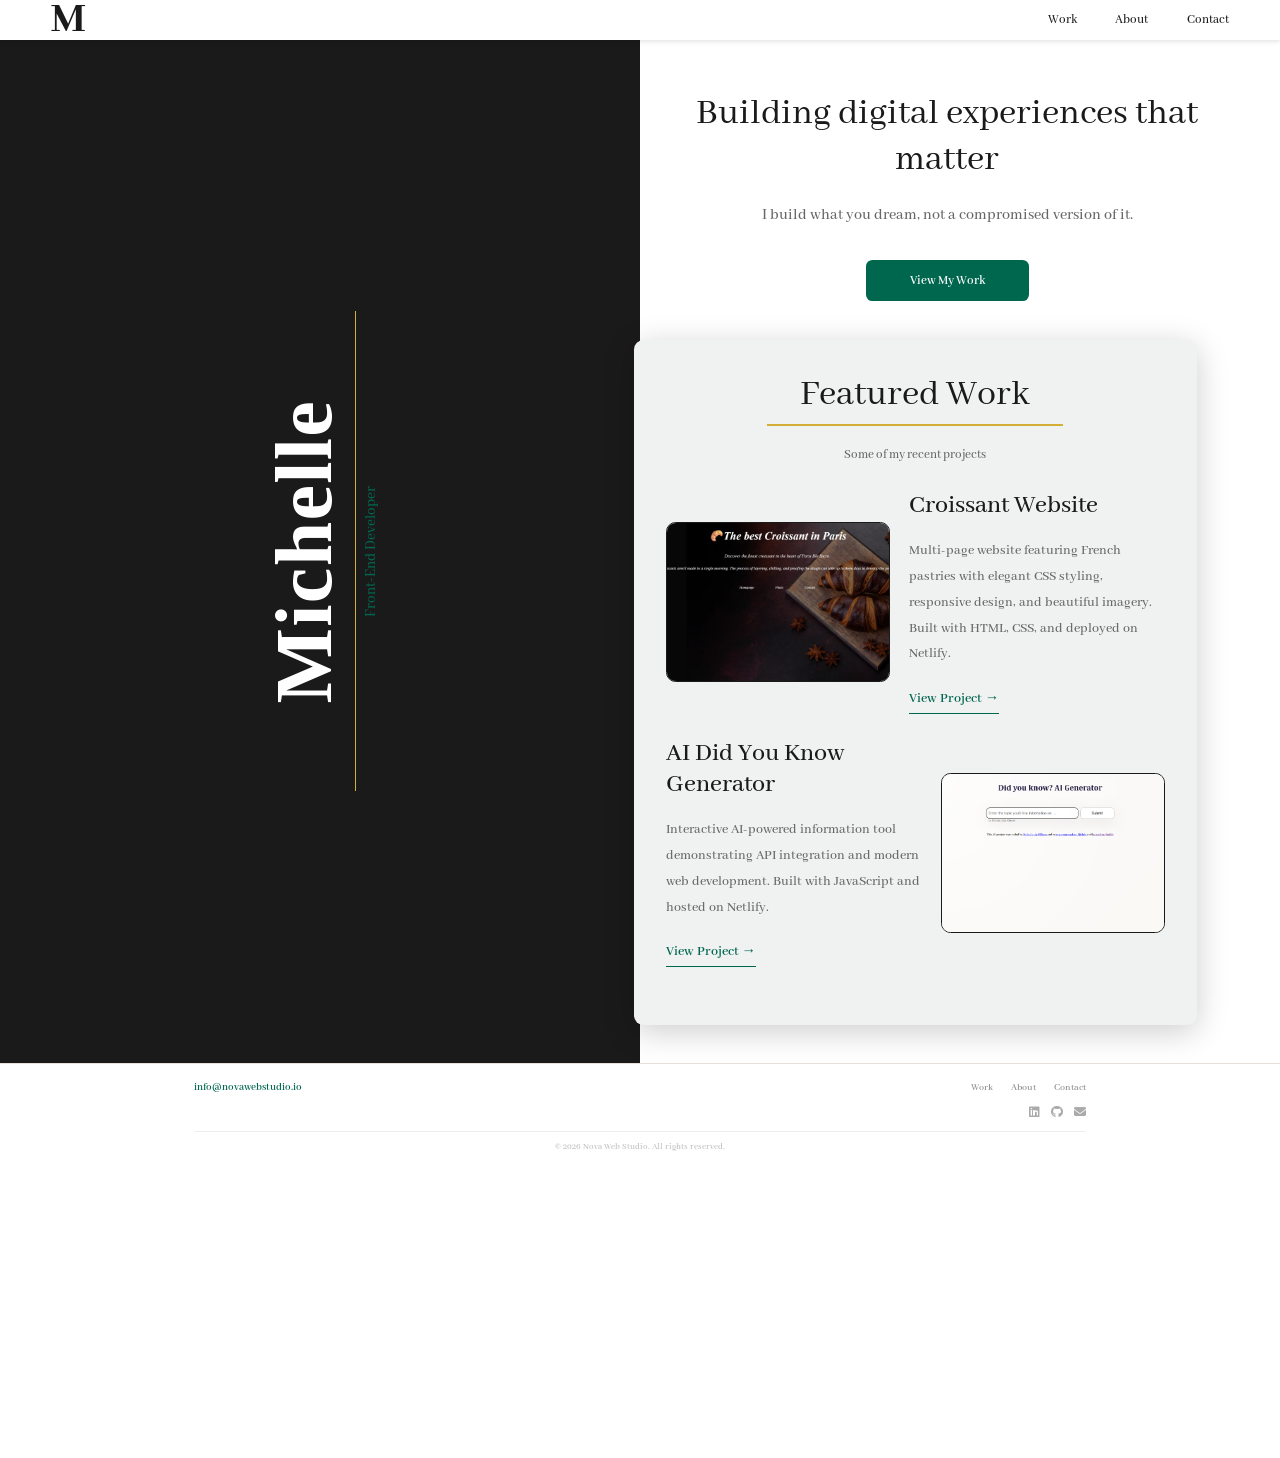
==== commit 1ff2b76a: "updated html" ====
--- a/index.html
+++ b/index.html
@@ -3,25 +3,13 @@
   <head>
     <meta charset="UTF-8" />
     <meta name="viewport" content="width=device-width, initial-scale=1.0" />
-    <meta
-      name="description"
-      content="Michelle de Villiers - Front-end developer from South Africa based in the Netherlands. Portfolio showcasing web development projects."
-    />
+    <meta name="description" content="Michelle de Villiers - Front-end developer from South Africa based in the Netherlands. Portfolio showcasing web development projects." />
     <title>Michelle de Villiers | Front-End Developer</title>
-    <link
-      href="https://cdn.jsdelivr.net/npm/bootstrap@5.3.0/dist/css/bootstrap.min.css"
-      rel="stylesheet"
-    />
-    <link
-      rel="stylesheet"
-      href="https://cdnjs.cloudflare.com/ajax/libs/font-awesome/6.4.0/css/all.min.css"
-    />
+    <link href="https://cdn.jsdelivr.net/npm/bootstrap@5.3.0/dist/css/bootstrap.min.css" rel="stylesheet" />
+    <link rel="stylesheet" href="https://cdnjs.cloudflare.com/ajax/libs/font-awesome/6.4.0/css/all.min.css" />
     <link rel="preconnect" href="https://fonts.googleapis.com" />
     <link rel="preconnect" href="https://fonts.gstatic.com" crossorigin />
-    <link
-      href="https://fonts.googleapis.com/css2?family=Abhaya+Libre:wght@400;500;600;700;800&display=swap"
-      rel="stylesheet"
-    />
+    <link href="https://fonts.googleapis.com/css2?family=Abhaya+Libre:wght@400;500;600;700;800&display=swap" rel="stylesheet" />
     <link rel="stylesheet" href="css/style.css" />
   </head>
   <body>
@@ -43,64 +31,31 @@
             <div class="gold-line"></div>
             <p class="subtitle">Front-End Developer</p>
           </div>
-
           <div class="col-md-6 hero-right">
             <h2>Building digital experiences that matter</h2>
-            <p class="tagline">
-              I build what you dream, not a compromised version of it.
-            </p>
+            <p class="tagline">I build what you dream, not a compromised version of it.</p>
             <a href="work.html" class="btn-primary">View My Work</a>
-
             <div class="featured-work-card">
               <h2 class="section-title">Featured Work</h2>
               <p class="section-subtitle">Some of my recent projects</p>
-
               <div class="project-item">
                 <div class="project-image">
-                  <img
-                    src="images/croissant-project.jpg"
-                    alt="Croissant Website Screenshot"
-                    style="width: 100%; height: 100%; object-fit: cover"
-                  />
+                  <img src="images/croissant-project.jpg" alt="Croissant Website Screenshot" style="width: 100%; height: 100%; object-fit: cover" />
                 </div>
-
                 <div class="project-content">
                   <h3>Croissant Website</h3>
-                  <p>
-                    Multi-page website featuring French pastries with elegant
-                    CSS styling, responsive design, and beautiful imagery. Built
-                    with HTML, CSS, and deployed on Netlify.
-                  </p>
-                  <a
-                    href="https://delightful-douhua-c61f9a.netlify.app/"
-                    class="project-link"
-                    target="_blank"
-                    >View Project &rarr;</a
-                  >
+                  <p>Multi-page website featuring French pastries with elegant CSS styling, responsive design, and beautiful imagery. Built with HTML, CSS, and deployed on Netlify.</p>
+                  <a href="https://delightful-douhua-c61f9a.netlify.app/" class="project-link" target="_blank">View Project &rarr;</a>
                 </div>
               </div>
               <div class="project-item project-item-reverse">
                 <div class="project-image">
-                  <img
-                    src="images/ai-generator-project.jpg"
-                    alt="AI Generator Screenshot"
-                    style="width: 100%; height: 100%; object-fit: cover"
-                  />
+                  <img src="images/ai-generator-project.jpg" alt="AI Generator Screenshot" style="width: 100%; height: 100%; object-fit: cover" />
                 </div>
-
                 <div class="project-content">
-                  <h3>AI Generator</h3>
-                  <p>
-                    Interactive AI-powered information tool demonstrating API
-                    integration and modern web development. Built with
-                    JavaScript and hosted on Netlify.
-                  </p>
-                  <a
-                    href="https://ai-did-you-know-generator.netlify.app/"
-                    class="project-link"
-                    target="_blank"
-                    >View Project &rarr;</a
-                  >
+                  <h3>AI Did You Know Generator</h3>
+                  <p>Interactive AI-powered information tool demonstrating API integration and modern web development. Built with JavaScript and hosted on Netlify.</p>
+                  <a href="https://ai-did-you-know-generator.netlify.app/" class="project-link" target="_blank">View Project &rarr;</a>
                 </div>
               </div>
             </div>
@@ -112,8 +67,7 @@
       <div class="container">
         <div class="row">
           <div class="col-md-6 footer-left">
-            <a href="/cdn-cgi/l/email-protection#b1dcd8d2d9d4ddddd4859fd5c4c1f1d6dcd0d8dd9fd2dedc" class="footer-email"><span class="__cf_email__" data-cfemail="6d00040e0508010108594309181d2d0a000c0401430e0200">[email&#160;protected]</span></a
-            >
+            <a href="mailto:info@novawebstudio.io" class="footer-email">info@novawebstudio.io</a>
           </div>
           <div class="col-md-6 footer-right">
             <div class="footer-links">
@@ -122,17 +76,16 @@
               <a href="contact.html">Contact</a>
             </div>
             <div class="social-links">
-              <a href="#" target="_blank" aria-label="LinkedIn"
-                ><i class="fab fa-linkedin"></i
-              ></a>
-              <a href="#" target="_blank" aria-label="GitHub"
-                ><i class="fab fa-github"></i
-              ></a>
-              <a href="/cdn-cgi/l/email-protection#c3aeaaa0aba6afafa6f7eda7b6b383a4aea2aaafeda0acae" aria-label="Email"><i class="fas fa-envelope"></i
-              ></a>
+              <a href="https://www.linkedin.com/in/michelle-de-villiers-696560128" target="_blank" aria-label="LinkedIn"><i class="fab fa-linkedin"></i></a>
+              <a href="https://github.com/Michellex255" target="_blank" aria-label="GitHub"><i class="fab fa-github"></i></a>
+              <a href="mailto:info@novawebstudio.io" aria-label="Email"><i class="fas fa-envelope"></i></a>
             </div>
           </div>
         </div>
         <div class="footer-bottom">
-          <p>&copy; 2026 Michelle de Villiers. All rights reserved.</p>
+          <p>&copy; 2026 Nova Web Studio. All rights reserved.</p>
         </div>
+      </div>
+    </footer>
+  </body>
+</html>
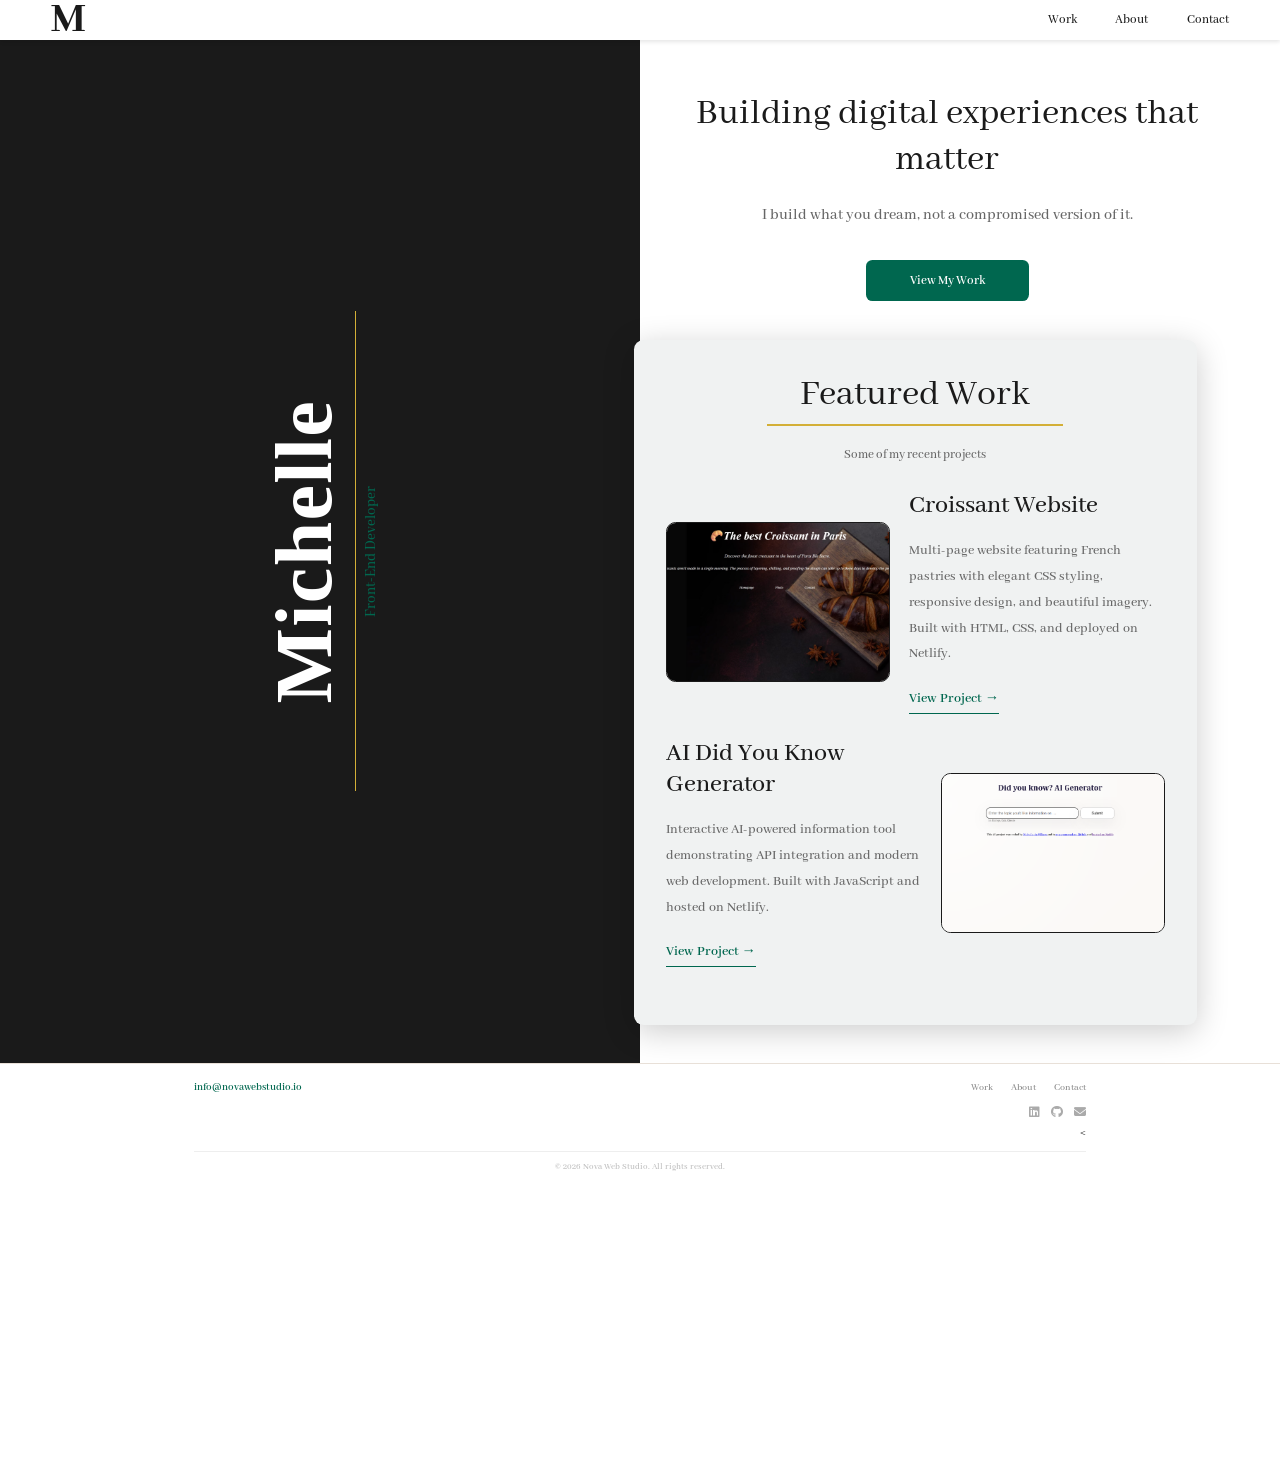
==== commit 09501ee9: "corrected email, LinkedIn and GitHub links" ====
--- a/index.html
+++ b/index.html
@@ -3,13 +3,99 @@
   <head>
     <meta charset="UTF-8" />
     <meta name="viewport" content="width=device-width, initial-scale=1.0" />
-    <meta name="description" content="Michelle de Villiers - Front-end developer from South Africa based in the Netherlands. Portfolio showcasing web development projects." />
-    <title>Michelle de Villiers | Front-End Developer</title>
-    <link href="https://cdn.jsdelivr.net/npm/bootstrap@5.3.0/dist/css/bootstrap.min.css" rel="stylesheet" />
-    <link rel="stylesheet" href="https://cdnjs.cloudflare.com/ajax/libs/font-awesome/6.4.0/css/all.min.css" />
+
+    <!-- PRIMARY META -->
+    <title>Michelle de Villiers | Front-End Developer | Nova Web Studio</title>
+    <meta
+      name="title"
+      content="Michelle de Villiers | Front-End Developer | Nova Web Studio"
+    />
+    <meta
+      name="description"
+      content="Michelle de Villiers is a certified front-end developer based in the Netherlands, specialising in HTML, CSS, JavaScript, React and Python. Available for web projects in NL and UK."
+    />
+    <meta
+      name="keywords"
+      content="front-end developer, web developer Netherlands, web developer UK, Michelle de Villiers, Nova Web Studio, HTML, CSS, JavaScript, React, Python, website design"
+    />
+    <meta name="author" content="Michelle de Villiers" />
+    <meta name="robots" content="index, follow" />
+    <meta name="language" content="English" />
+    <link rel="canonical" href="https://novawebstudio.io/" />
+
+    <!-- OPEN GRAPH -->
+    <meta property="og:type" content="website" />
+    <meta property="og:url" content="https://novawebstudio.io/" />
+    <meta
+      property="og:title"
+      content="Michelle de Villiers | Front-End Developer | Nova Web Studio"
+    />
+    <meta
+      property="og:description"
+      content="Certified front-end developer based in the Netherlands. I build what you dream, not a compromised version of it."
+    />
+    <meta
+      property="og:image"
+      content="https://novawebstudio.io/images/profile.jpg"
+    />
+    <meta property="og:locale" content="en_GB" />
+    <meta property="og:site_name" content="Nova Web Studio" />
+
+    <!-- TWITTER CARD -->
+    <meta name="twitter:card" content="summary_large_image" />
+    <meta name="twitter:url" content="https://novawebstudio.io/" />
+    <meta
+      name="twitter:title"
+      content="Michelle de Villiers | Front-End Developer | Nova Web Studio"
+    />
+    <meta
+      name="twitter:description"
+      content="Certified front-end developer based in the Netherlands. I build what you dream, not a compromised version of it."
+    />
+    <meta
+      name="twitter:image"
+      content="https://novawebstudio.io/images/profile.jpg"
+    />
+
+    <!-- THEME -->
+    <meta name="theme-color" content="#1a1a1a" />
+
+    <!-- STRUCTURED DATA -->
+    <script type="application/ld+json">
+      {
+        "@context": "https://schema.org",
+        "@type": "Person",
+        "name": "Michelle de Villiers",
+        "jobTitle": "Front-End Developer",
+        "url": "https://novawebstudio.io",
+        "email": "info@novawebstudio.io",
+        "description": "Certified front-end developer based in the Netherlands, specialising in HTML, CSS, JavaScript, React and Python.",
+        "address": {
+          "@type": "PostalAddress",
+          "addressLocality": "Oostvoorne",
+          "addressCountry": "NL"
+        },
+        "sameAs": [
+          "https://www.linkedin.com/in/michelle-de-villiers-696560128",
+          "https://github.com/Michellex255"
+        ]
+      }
+    </script>
+
+    <link
+      href="https://cdn.jsdelivr.net/npm/bootstrap@5.3.0/dist/css/bootstrap.min.css"
+      rel="stylesheet"
+    />
+    <link
+      rel="stylesheet"
+      href="https://cdnjs.cloudflare.com/ajax/libs/font-awesome/6.4.0/css/all.min.css"
+    />
     <link rel="preconnect" href="https://fonts.googleapis.com" />
     <link rel="preconnect" href="https://fonts.gstatic.com" crossorigin />
-    <link href="https://fonts.googleapis.com/css2?family=Abhaya+Libre:wght@400;500;600;700;800&display=swap" rel="stylesheet" />
+    <link
+      href="https://fonts.googleapis.com/css2?family=Abhaya+Libre:wght@400;500;600;700;800&display=swap"
+      rel="stylesheet"
+    />
     <link rel="stylesheet" href="css/style.css" />
   </head>
   <body>
@@ -33,29 +119,59 @@
           </div>
           <div class="col-md-6 hero-right">
             <h2>Building digital experiences that matter</h2>
-            <p class="tagline">I build what you dream, not a compromised version of it.</p>
+            <p class="tagline">
+              I build what you dream, not a compromised version of it.
+            </p>
             <a href="work.html" class="btn-primary">View My Work</a>
             <div class="featured-work-card">
               <h2 class="section-title">Featured Work</h2>
               <p class="section-subtitle">Some of my recent projects</p>
               <div class="project-item">
                 <div class="project-image">
-                  <img src="images/croissant-project.jpg" alt="Croissant Website Screenshot" style="width: 100%; height: 100%; object-fit: cover" />
+                  <img
+                    src="images/croissant-project.jpg"
+                    alt="Croissant Website - Multi-page HTML CSS project"
+                    style="width: 100%; height: 100%; object-fit: cover"
+                  />
                 </div>
                 <div class="project-content">
                   <h3>Croissant Website</h3>
-                  <p>Multi-page website featuring French pastries with elegant CSS styling, responsive design, and beautiful imagery. Built with HTML, CSS, and deployed on Netlify.</p>
-                  <a href="https://delightful-douhua-c61f9a.netlify.app/" class="project-link" target="_blank">View Project &rarr;</a>
+                  <p>
+                    Multi-page website featuring French pastries with elegant
+                    CSS styling, responsive design, and beautiful imagery. Built
+                    with HTML, CSS, and deployed on Netlify.
+                  </p>
+                  <a
+                    href="https://delightful-douhua-c61f9a.netlify.app/"
+                    class="project-link"
+                    target="_blank"
+                    rel="noopener"
+                    >View Project &rarr;</a
+                  >
                 </div>
               </div>
               <div class="project-item project-item-reverse">
                 <div class="project-image">
-                  <img src="images/ai-generator-project.jpg" alt="AI Generator Screenshot" style="width: 100%; height: 100%; object-fit: cover" />
+                  <img
+                    src="images/ai-generator-project.jpg"
+                    alt="AI Did You Know Generator - JavaScript API project"
+                    style="width: 100%; height: 100%; object-fit: cover"
+                  />
                 </div>
                 <div class="project-content">
                   <h3>AI Did You Know Generator</h3>
-                  <p>Interactive AI-powered information tool demonstrating API integration and modern web development. Built with JavaScript and hosted on Netlify.</p>
-                  <a href="https://ai-did-you-know-generator.netlify.app/" class="project-link" target="_blank">View Project &rarr;</a>
+                  <p>
+                    Interactive AI-powered information tool demonstrating API
+                    integration and modern web development. Built with
+                    JavaScript and hosted on Netlify.
+                  </p>
+                  <a
+                    href="https://ai-did-you-know-generator.netlify.app/"
+                    class="project-link"
+                    target="_blank"
+                    rel="noopener"
+                    >View Project &rarr;</a
+                  >
                 </div>
               </div>
             </div>
@@ -67,7 +183,9 @@
       <div class="container">
         <div class="row">
           <div class="col-md-6 footer-left">
-            <a href="mailto:info@novawebstudio.io" class="footer-email">info@novawebstudio.io</a>
+            <a href="mailto:info@novawebstudio.io" class="footer-email"
+              >info@novawebstudio.io</a
+            >
           </div>
           <div class="col-md-6 footer-right">
             <div class="footer-links">
@@ -76,10 +194,25 @@
               <a href="contact.html">Contact</a>
             </div>
             <div class="social-links">
-              <a href="https://www.linkedin.com/in/michelle-de-villiers-696560128" target="_blank" aria-label="LinkedIn"><i class="fab fa-linkedin"></i></a>
-              <a href="https://github.com/Michellex255" target="_blank" aria-label="GitHub"><i class="fab fa-github"></i></a>
-              <a href="mailto:info@novawebstudio.io" aria-label="Email"><i class="fas fa-envelope"></i></a>
+              <a
+                href="https://www.linkedin.com/in/michelle-de-villiers-696560128"
+                target="_blank"
+                rel="noopener"
+                aria-label="LinkedIn"
+                ><i class="fab fa-linkedin"></i
+              ></a>
+              <a
+                href="https://github.com/Michellex255"
+                target="_blank"
+                rel="noopener"
+                aria-label="GitHub"
+                ><i class="fab fa-github"></i
+              ></a>
+              <a href="mailto:info@novawebstudio.io" aria-label="Email"
+                ><i class="fas fa-envelope"></i
+              ></a>
             </div>
+            <
           </div>
         </div>
         <div class="footer-bottom">
--- a/css/style.css
+++ b/css/style.css
@@ -90,14 +90,10 @@
 }
 
 .hero {
-  margin-bottom: 0;
-  padding-bottom: 0;
-}
-
-.hero {
   margin-top: 0;
   padding-top: 50px;
   margin-bottom: 0;
+  padding-bottom: 0;
 }
 
 .hero-left {
@@ -191,6 +187,7 @@
   z-index: 10;
   width: 110%;
 }
+
 .featured-work-card .project-item {
   display: flex;
   flex-direction: row;
@@ -236,6 +233,7 @@
   text-align: center;
   margin-bottom: 32px;
 }
+
 .project-item {
   margin-bottom: 100px;
 }
@@ -292,6 +290,7 @@
   border-bottom-color: var(--burgundy);
 }
 
+/* ── FOOTER — white, slim ── */
 .footer {
   background: var(--white);
   border-top: 1px solid #e8e0d8;
@@ -336,7 +335,6 @@
 .footer-right .footer-links a {
   color: #888;
 }
-
 .footer-right .social-links a {
   color: #aaa;
 }
@@ -374,6 +372,7 @@
   margin: 0;
 }
 
+/* ── ABOUT ── */
 .about-hero {
   padding: 120px 0 100px;
   min-height: 100vh;
@@ -449,21 +448,13 @@
   margin-top: 32px;
 }
 
-@media (max-width: 768px) {
-  .nav-menu {
-    gap: 16px;
-  }
-
-  .logo {
-    font-size: 36px;
-  }
-}
 .skills-block {
   background: #faf9f7;
   border-radius: 12px;
   padding: 32px;
   margin-top: 32px;
   border: 1px solid #e8e0d8;
+  box-shadow: 0 8px 40px rgba(0, 0, 0, 0.12);
 }
 
 .skills-title {
@@ -497,10 +488,120 @@
   box-shadow: 0 8px 40px rgba(0, 0, 0, 0.12);
 }
 
-.skills-block {
-  background: #faf9f7;
-  border-radius: 12px;
-  padding: 32px;
-  border: 1px solid #e8e0d8;
-  box-shadow: 0 8px 40px rgba(0, 0, 0, 0.12);
-}
+/* ══════════════════════════════════════
+   MOBILE RESPONSIVE
+══════════════════════════════════════ */
+@media (max-width: 768px) {
+  .nav-container {
+    padding: 0 16px;
+  }
+  .logo {
+    font-size: 36px;
+  }
+  .nav-menu {
+    gap: 20px;
+  }
+  .nav-menu a {
+    font-size: 14px;
+  }
+
+  .hero {
+    padding-top: 50px;
+  }
+  .hero .row {
+    flex-direction: column;
+  }
+
+  .hero-left {
+    min-height: 40vh !important;
+    padding: 32px 16px !important;
+    flex-direction: row;
+    justify-content: center;
+    gap: 12px;
+  }
+
+  .vertical-text {
+    font-size: 52px !important;
+  }
+  .gold-line {
+    height: 200px !important;
+  }
+  .subtitle {
+    font-size: 14px !important;
+  }
+
+  .hero-right {
+    min-height: auto !important;
+    padding: 32px 20px !important;
+    align-items: flex-start;
+  }
+
+  .hero-right h2 {
+    font-size: 28px !important;
+    text-align: left;
+  }
+
+  .tagline {
+    font-size: 16px !important;
+  }
+
+  .featured-work-card {
+    width: 100% !important;
+    margin-left: 0 !important;
+    padding: 24px 16px !important;
+  }
+
+  .featured-work-card .project-item {
+    flex-direction: column !important;
+    gap: 16px;
+  }
+
+  .featured-work-card .project-item-reverse {
+    flex-direction: column !important;
+  }
+
+  .featured-work-card .project-image {
+    width: 100% !important;
+    height: 200px !important;
+  }
+
+  .featured-work-card .section-title::after {
+    width: 100% !important;
+  }
+
+  .about-hero {
+    padding: 80px 0 60px;
+  }
+  .page-title {
+    font-size: 36px !important;
+  }
+  .title-accent-line {
+    width: 200px !important;
+  }
+  .about-content {
+    width: 100% !important;
+  }
+  .about-headline {
+    font-size: 22px !important;
+  }
+  .about-content p {
+    font-size: 16px !important;
+  }
+  .profile-photo img {
+    height: 300px !important;
+  }
+
+  .footer-left,
+  .footer-right {
+    text-align: center !important;
+  }
+  .social-links {
+    justify-content: center !important;
+  }
+  .footer-links {
+    text-align: center;
+  }
+  .footer-email {
+    font-size: 13px !important;
+  }
+}
